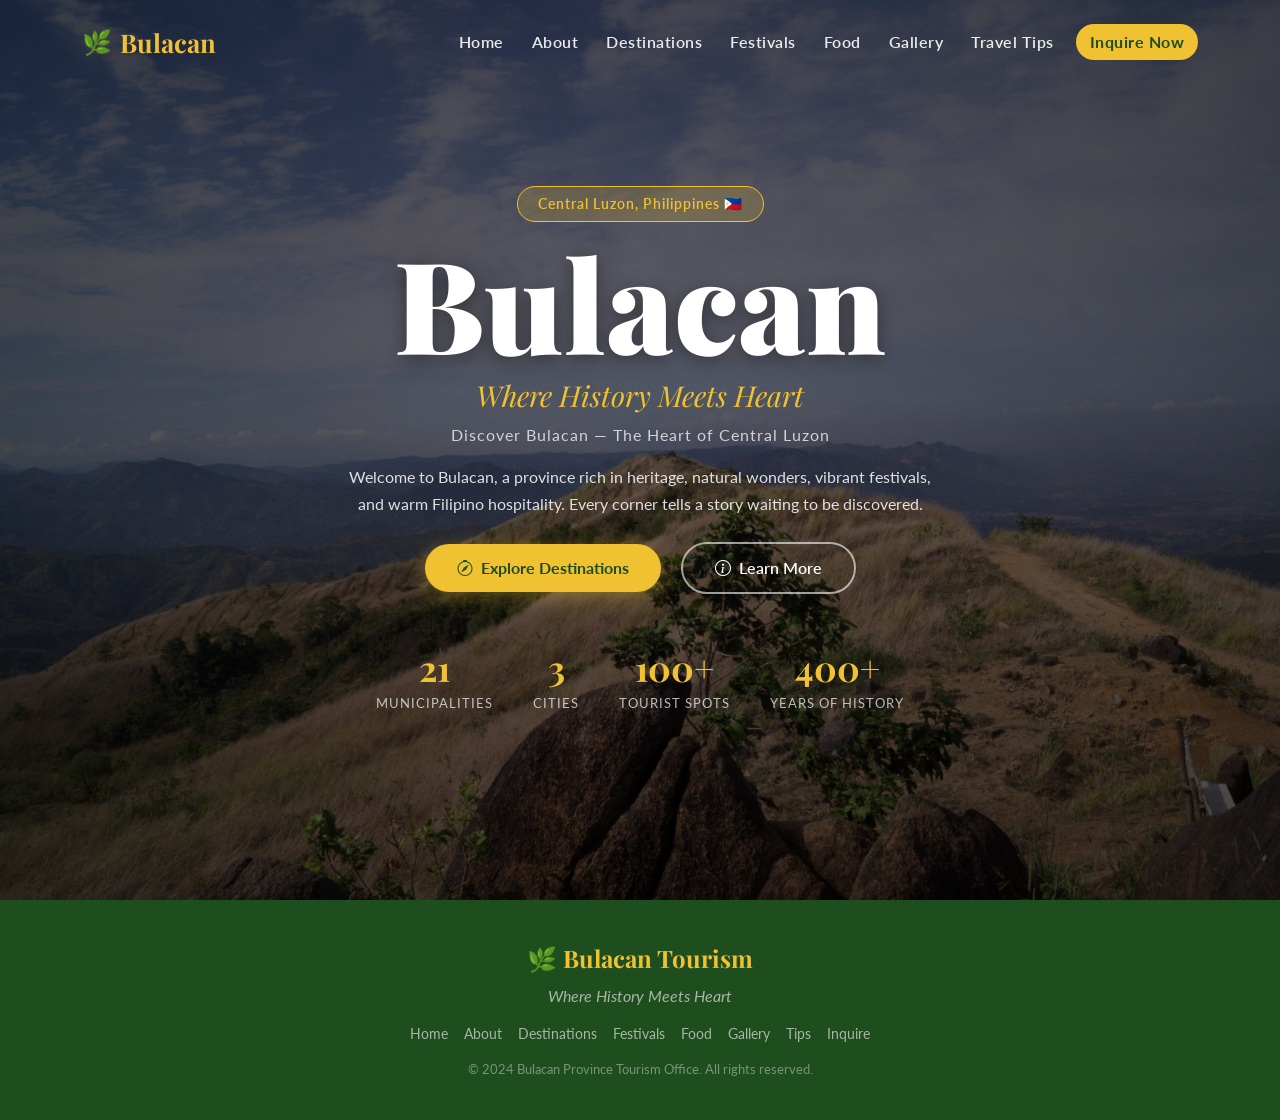
==== index.html @ e1256140 "Add files via upload" ====
<!DOCTYPE html>
<html lang="en">
<head>
  <meta charset="UTF-8" />
  <meta name="viewport" content="width=device-width, initial-scale=1.0"/>
  <title>Bulacan Tourism — Where History Meets Heart</title>
  <link href="https://cdn.jsdelivr.net/npm/bootstrap@5.3.2/dist/css/bootstrap.min.css" rel="stylesheet"/>
  <link href="https://cdn.jsdelivr.net/npm/bootstrap-icons@1.11.3/font/bootstrap-icons.min.css" rel="stylesheet"/>
  <link href="https://fonts.googleapis.com/css2?family=Playfair+Display:wght@400;700;900&family=Lato:wght@300;400;700&display=swap" rel="stylesheet"/>
  <link rel="stylesheet" href="css/style.css"/>
  <style>
    /* Override for local testing - this works with double-click */
    .hero-section {
      background: linear-gradient(rgba(0,0,0,0.4), rgba(0,0,0,0.4)), url('images/bulacan.jpg') center/cover no-repeat !important;
    }
  </style>
</head>
<body>

  <!-- NAVBAR -->
  <nav class="navbar navbar-expand-lg navbar-dark fixed-top" id="mainNav">
    <div class="container">
      <a class="navbar-brand d-flex align-items-center gap-2" href="index.html">
        <span class="brand-icon">🌿</span>
        <span class="brand-text">Bulacan</span>
      </a>
      <button class="navbar-toggler" type="button" data-bs-toggle="collapse" data-bs-target="#navMenu">
        <span class="navbar-toggler-icon"></span>
      </button>
      <div class="collapse navbar-collapse" id="navMenu">
        <ul class="navbar-nav ms-auto">
          <li class="nav-item"><a class="nav-link active" href="index.html">Home</a></li>
          <li class="nav-item"><a class="nav-link" href="about.html">About</a></li>
          <li class="nav-item"><a class="nav-link" href="destinations.html">Destinations</a></li>
          <li class="nav-item"><a class="nav-link" href="festivals.html">Festivals</a></li>
          <li class="nav-item"><a class="nav-link" href="food.html">Food</a></li>
          <li class="nav-item"><a class="nav-link" href="gallery.html">Gallery</a></li>
          <li class="nav-item"><a class="nav-link" href="tips.html">Travel Tips</a></li>
          <li class="nav-item"><a class="nav-link btn-inquiry ms-2" href="inquiry.html">Inquire Now</a></li>
        </ul>
      </div>
    </div>
  </nav>

  <!-- SECTION 1: HOMEPAGE -->
  <section id="home" class="hero-section">
    <div class="hero-overlay"></div>
    <div class="hero-content text-center text-white">
      <div class="hero-badge">Central Luzon, Philippines 🇵🇭</div>
      <h1 class="hero-title">Bulacan</h1>
      <p class="hero-slogan">Where History Meets Heart</p>
      <p class="hero-sub">Discover Bulacan — The Heart of Central Luzon</p>
      <p class="hero-welcome">
        Welcome to Bulacan, a province rich in heritage, natural wonders, vibrant festivals,
        and warm Filipino hospitality. Every corner tells a story waiting to be discovered.
      </p>
      <div class="hero-buttons mt-4">
        <a href="destinations.html" class="btn btn-primary-custom me-3">
          <i class="bi bi-compass me-2"></i>Explore Destinations
        </a>
        <a href="about.html" class="btn btn-outline-custom">
          <i class="bi bi-info-circle me-2"></i>Learn More
        </a>
      </div>
      <div class="hero-stats mt-5">
        <div class="stat-item"><span class="stat-number">21</span><span class="stat-label">Municipalities</span></div>
        <div class="stat-item"><span class="stat-number">3</span><span class="stat-label">Cities</span></div>
        <div class="stat-item"><span class="stat-number">100+</span><span class="stat-label">Tourist Spots</span></div>
        <div class="stat-item"><span class="stat-number">400+</span><span class="stat-label">Years of History</span></div>
      </div>
    </div>
    
  </section>

  <!-- FOOTER -->
  <footer class="footer">
    <div class="container text-center">
      <div class="footer-brand mb-2">🌿 Bulacan Tourism</div>
      <p class="footer-tagline">Where History Meets Heart</p>
      <div class="footer-links mt-3">
        <a href="index.html">Home</a>
        <a href="about.html">About</a>
        <a href="destinations.html">Destinations</a>
        <a href="festivals.html">Festivals</a>
        <a href="food.html">Food</a>
        <a href="gallery.html">Gallery</a>
        <a href="tips.html">Tips</a>
        <a href="inquiry.html">Inquire</a>
      </div>
      <p class="footer-copy mt-3">© 2024 Bulacan Province Tourism Office. All rights reserved.</p>
    </div>
  </footer>

  <script src="https://cdn.jsdelivr.net/npm/bootstrap@5.3.2/dist/js/bootstrap.bundle.min.js"></script>
  <script src="js/script.js"></script>
</body>
</html>
---- css/style.css ----
/* ===== CSS VARIABLES ===== */

:root {
  --primary: #2d6a2d;
  --primary-dark: #1e4d1e;
  --primary-light: #4a9a4a;
  --accent: #f0c130;
  --accent-dark: #d4a800;
  --white: #ffffff;
  --light-bg: #f5f8f2;
  --text-dark: #1a2e1a;
  --text-mid: #4a6741;
  --text-light: #7a9778;
  --card-shadow: 0 8px 30px rgba(45,106,45,0.12);
  --card-shadow-hover: 0 16px 50px rgba(45,106,45,0.22);
  --transition: all 0.3s ease;
  --radius: 16px;
}

/* ===== BASE ===== */
* { margin:0; padding:0; box-sizing:border-box; }
html { scroll-behavior: smooth; }
body { font-family: 'Lato', sans-serif; color: var(--text-dark); overflow-x: hidden; }
h1,h2,h3,h4,h5,h6 { font-family: 'Playfair Display', serif; }

/* ===== NAVBAR ===== */
#mainNav {
  background: transparent;
  transition: var(--transition);
  padding: 18px 0;
}
#mainNav.scrolled {
  background: var(--primary-dark);
  padding: 10px 0;
  box-shadow: 0 4px 20px rgba(0,0,0,0.3);
}
.navbar-brand .brand-text {
  font-family: 'Playfair Display', serif;
  font-size: 1.6rem;
  font-weight: 700;
  color: var(--accent);
}
.brand-icon { font-size: 1.5rem; }
.nav-link {
  color: rgba(255,255,255,0.9) !important;
  font-weight: 600;
  letter-spacing: 0.5px;
  padding: 6px 14px !important;
  transition: var(--transition);
  position: relative;
}
.nav-link::after {
  content: '';
  position: absolute;
  bottom: 0; left: 50%;
  width: 0; height: 2px;
  background: var(--accent);
  transition: var(--transition);
  transform: translateX(-50%);
}
.nav-link:hover::after { width: 80%; }
.nav-link:hover { color: var(--accent) !important; }
.btn-inquiry {
  background: var(--accent) !important;
  color: var(--primary-dark) !important;
  border-radius: 30px !important;
  font-weight: 700 !important;
}
.btn-inquiry:hover { background: var(--accent-dark) !important; }
.btn-inquiry::after { display: none; }

/* ===== HERO SECTION ===== */
.hero-section {
  min-height: 100vh;
  position: relative;
  display: flex;
  align-items: center;
  justify-content: center;
  overflow: hidden;
}

.hero-overlay {
  position: absolute;
  inset: 0;
  background: radial-gradient(ellipse at center, rgba(0,0,0,0.2) 0%, rgba(0,0,0,0.5) 100%);
  z-index: 1;
}

.hero-content {
  position: relative;
  z-index: 2;
  max-width: 800px;
  padding: 0 20px;
  animation: fadeInUp 1s ease;
}
@keyframes fadeInUp {
  from { opacity:0; transform:translateY(40px); }
  to { opacity:1; transform:translateY(0); }
}
.hero-badge {
  display: inline-block;
  background: rgba(240,193,48,0.2);
  border: 1px solid var(--accent);
  color: var(--accent);
  padding: 6px 20px;
  border-radius: 30px;
  font-size: 0.9rem;
  font-weight: 600;
  letter-spacing: 1px;
  margin-bottom: 16px;
}
.hero-title {
  font-size: clamp(4rem, 10vw, 8rem);
  font-weight: 900;
  color: var(--white);
  line-height: 1;
  text-shadow: 0 4px 20px rgba(0,0,0,0.4);
  margin-bottom: 8px;
}
.hero-slogan {
  font-family: 'Playfair Display', serif;
  font-size: clamp(1.2rem, 3vw, 1.8rem);
  color: var(--accent);
  font-style: italic;
  margin-bottom: 6px;
}
.hero-sub {
  font-size: 1rem;
  color: rgba(255,255,255,0.75);
  letter-spacing: 1px;
  margin-bottom: 16px;
}
.hero-welcome {
  font-size: 1rem;
  color: rgba(255,255,255,0.85);
  max-width: 600px;
  margin: 0 auto 8px;
  line-height: 1.7;
}
.btn-primary-custom {
  background: var(--accent);
  color: var(--primary-dark);
  border: none;
  border-radius: 50px;
  padding: 12px 32px;
  font-weight: 700;
  font-size: 1rem;
  transition: var(--transition);
  box-shadow: 0 4px 20px rgba(240,193,48,0.4);
}
.btn-primary-custom:hover {
  background: var(--accent-dark);
  color: var(--primary-dark);
  transform: translateY(-2px);
  box-shadow: 0 8px 28px rgba(240,193,48,0.5);
}
.btn-outline-custom {
  background: transparent;
  color: var(--white);
  border: 2px solid rgba(255,255,255,0.6);
  border-radius: 50px;
  padding: 12px 32px;
  font-weight: 600;
  font-size: 1rem;
  transition: var(--transition);
}
.btn-outline-custom:hover {
  background: rgba(255,255,255,0.15);
  color: var(--white);
  border-color: var(--white);
}
.hero-stats {
  display: flex;
  justify-content: center;
  gap: 40px;
  flex-wrap: wrap;
}
.stat-item { text-align: center; }
.stat-number {
  display: block;
  font-family: 'Playfair Display', serif;
  font-size: 2.2rem;
  font-weight: 700;
  color: var(--accent);
}
.stat-label {
  display: block;
  font-size: 0.8rem;
  color: rgba(255,255,255,0.7);
  letter-spacing: 1px;
  text-transform: uppercase;
}

/* ===== SECTIONS ===== */
.section-padding { padding: 90px 0; }
.bg-light-custom { background: var(--light-bg); }
.section-header { margin-bottom: 50px; }
.section-tag {
  display: inline-block;
  background: rgba(45,106,45,0.1);
  color: var(--primary);
  padding: 4px 16px;
  border-radius: 20px;
  font-size: 0.8rem;
  font-weight: 700;
  letter-spacing: 2px;
  text-transform: uppercase;
  margin-bottom: 12px;
  border: 1px solid rgba(45,106,45,0.2);
}
.section-title {
  font-size: clamp(2rem, 4vw, 2.8rem);
  font-weight: 700;
  color: var(--text-dark);
  margin-bottom: 12px;
}
.section-subtitle {
  font-size: 1.05rem;
  color: var(--text-mid);
  max-width: 550px;
  margin: 0 auto;
}

/* ===== ABOUT SECTION ===== */
.about-image-wrap { position: relative; border-radius: var(--radius); overflow: hidden; }
.about-main-img { width: 100%; height: 400px; object-fit: cover; border-radius: var(--radius); }
.about-img-badge {
  position: absolute;
  bottom: 20px; left: 20px;
  background: var(--accent);
  color: var(--primary-dark);
  padding: 8px 18px;
  border-radius: 30px;
  font-weight: 700;
  font-size: 0.85rem;
}
.about-info-grid { display: flex; flex-direction: column; gap: 16px; }
.about-card {
  display: flex;
  gap: 16px;
  align-items: flex-start;
  background: var(--white);
  padding: 20px;
  border-radius: var(--radius);
  box-shadow: var(--card-shadow);
  transition: var(--transition);
}
.about-card:hover { transform: translateY(-3px); box-shadow: var(--card-shadow-hover); }
.about-card-icon {
  width: 44px; height: 44px;
  background: var(--primary);
  border-radius: 12px;
  display: flex; align-items: center; justify-content: center;
  color: var(--accent);
  font-size: 1.2rem;
  flex-shrink: 0;
}
.about-card h5 { font-size: 1rem; font-weight: 700; color: var(--primary); margin-bottom: 4px; }
.about-card p { font-size: 0.88rem; color: var(--text-mid); margin: 0; line-height: 1.6; }
.why-visit-section { background: var(--primary); border-radius: var(--radius); padding: 50px 40px; }
.why-visit-section h3 { color: var(--white); }
.why-card {
  background: rgba(255,255,255,0.08);
  border: 1px solid rgba(255,255,255,0.15);
  border-radius: var(--radius);
  padding: 30px 24px;
  text-align: center;
  color: var(--white);
  transition: var(--transition);
}
.why-card:hover { background: rgba(255,255,255,0.15); transform: translateY(-4px); }
.why-card i { font-size: 2.5rem; color: var(--accent); display: block; margin-bottom: 14px; }
.why-card h6 { font-family: 'Playfair Display', serif; font-size: 1.1rem; margin-bottom: 10px; }
.why-card p { font-size: 0.9rem; color: rgba(255,255,255,0.8); margin: 0; }

/* ===== SEARCH & FILTER ===== */
.search-filter-wrap { background: var(--white); padding: 24px; border-radius: var(--radius); box-shadow: var(--card-shadow); }
.search-box { position: relative; }
.search-icon { position: absolute; left: 16px; top: 50%; transform: translateY(-50%); color: var(--text-light); font-size: 1rem; }
.search-input { padding-left: 44px !important; border-radius: 50px !important; border: 2px solid #e0ead0 !important; font-size: 1rem; transition: var(--transition); }
.search-input:focus { border-color: var(--primary) !important; box-shadow: 0 0 0 3px rgba(45,106,45,0.1) !important; }
.filter-buttons { display: flex; flex-wrap: wrap; gap: 8px; }
.filter-btn {
  padding: 7px 18px;
  border-radius: 30px;
  border: 2px solid #d0e0c0;
  background: transparent;
  color: var(--text-mid);
  font-weight: 600;
  font-size: 0.85rem;
  cursor: pointer;
  transition: var(--transition);
}
.filter-btn:hover, .filter-btn.active {
  background: var(--primary);
  border-color: var(--primary);
  color: var(--white);
}

/* ===== DESTINATION CARDS ===== */
.dest-card {
  background: var(--white);
  border-radius: var(--radius);
  overflow: hidden;
  box-shadow: var(--card-shadow);
  transition: var(--transition);
  height: 100%;
  display: flex;
  flex-direction: column;
}
.dest-card:hover { transform: translateY(-6px); box-shadow: var(--card-shadow-hover); }
.dest-card-img-wrap { position: relative; overflow: hidden; height: 220px; }
.dest-card-img { width: 100%; height: 100%; object-fit: cover; transition: transform 0.4s ease; }
.dest-card:hover .dest-card-img { transform: scale(1.08); }
.dest-card-category {
  position: absolute;
  top: 14px; left: 14px;
  background: var(--accent);
  color: var(--primary-dark);
  padding: 4px 12px;
  border-radius: 20px;
  font-size: 0.75rem;
  font-weight: 700;
}
.dest-card-body { padding: 20px; flex: 1; display: flex; flex-direction: column; }
.dest-card-title { font-size: 1.2rem; font-weight: 700; color: var(--text-dark); margin-bottom: 4px; }
.dest-card-city { color: var(--text-light); font-size: 0.85rem; margin-bottom: 10px; }
.dest-card-city i { margin-right: 4px; }
.dest-card-desc { font-size: 0.9rem; color: var(--text-mid); line-height: 1.6; flex: 1; margin-bottom: 14px; }
.dest-card-meta { display: flex; gap: 16px; font-size: 0.82rem; color: var(--text-mid); margin-bottom: 16px; flex-wrap: wrap; }
.dest-card-meta span i { margin-right: 4px; color: var(--primary); }
.btn-details {
  background: var(--primary);
  color: var(--white);
  border: none;
  border-radius: 30px;
  padding: 9px 22px;
  font-weight: 600;
  font-size: 0.9rem;
  cursor: pointer;
  transition: var(--transition);
  width: 100%;
}
.btn-details:hover { background: var(--primary-dark); transform: translateY(-1px); }

/* ===== MODAL ===== */
.custom-modal { background: var(--white); border-radius: var(--radius); overflow: hidden; }
.custom-modal .modal-header { background: var(--primary); padding: 12px 20px; }
.modal-dest-img { width: 100%; height: 300px; object-fit: cover; }
.modal-info { padding: 28px; }
.modal-dest-title { font-size: 1.8rem; font-weight: 700; color: var(--primary); margin-bottom: 6px; }
.modal-dest-location { color: var(--text-light); font-size: 0.95rem; margin-bottom: 20px; }
.modal-info-grid { display: grid; grid-template-columns: 1fr 1fr; gap: 14px; margin-bottom: 20px; }
.modal-info-item { background: var(--light-bg); border-radius: 10px; padding: 14px; }
.modal-info-item label { display: block; font-size: 0.75rem; color: var(--text-light); font-weight: 700; letter-spacing: 1px; text-transform: uppercase; margin-bottom: 4px; }
.modal-info-item span { font-size: 0.95rem; color: var(--text-dark); font-weight: 600; }
.modal-activities { margin-bottom: 20px; }
.modal-activities h6 { color: var(--primary); font-weight: 700; margin-bottom: 10px; }
.activity-tag {
  display: inline-block;
  background: rgba(45,106,45,0.1);
  color: var(--primary);
  padding: 4px 12px;
  border-radius: 20px;
  font-size: 0.82rem;
  font-weight: 600;
  margin: 3px;
  border: 1px solid rgba(45,106,45,0.2);
}
.modal-tip { background: rgba(240,193,48,0.12); border-left: 4px solid var(--accent); padding: 14px 18px; border-radius: 0 10px 10px 0; font-size: 0.9rem; color: var(--text-mid); }
.modal-tip i { color: var(--accent); margin-right: 6px; }

/* ===== FESTIVAL CARDS ===== */
.festival-card {
  background: var(--white);
  border-radius: var(--radius);
  overflow: hidden;
  box-shadow: var(--card-shadow);
  transition: var(--transition);
  height: 100%;
}
.festival-card:hover { transform: translateY(-6px); box-shadow: var(--card-shadow-hover); }
.festival-card-img { width: 100%; height: 240px; object-fit: cover; transition: transform 0.4s; }
.festival-card:hover .festival-card-img { transform: scale(1.05); }
.festival-card-img-wrap { overflow: hidden; position: relative; }
.festival-month-badge {
  position: absolute;
  top: 14px; right: 14px;
  background: var(--primary);
  color: var(--white);
  padding: 6px 14px;
  border-radius: 20px;
  font-size: 0.78rem;
  font-weight: 700;
}
.festival-card-body { padding: 22px; }
.festival-card-title { font-size: 1.25rem; font-weight: 700; color: var(--text-dark); margin-bottom: 6px; }
.festival-card-location { color: var(--text-light); font-size: 0.85rem; margin-bottom: 12px; }
.festival-card-desc { font-size: 0.9rem; color: var(--text-mid); line-height: 1.65; }

/* ===== FOOD CARDS ===== */
.food-card {
  background: var(--white);
  border-radius: var(--radius);
  overflow: hidden;
  box-shadow: var(--card-shadow);
  transition: var(--transition);
  height: 100%;
  display: flex;
  flex-direction: column;
}
.food-card:hover { transform: translateY(-6px); box-shadow: var(--card-shadow-hover); }
.food-card-img-wrap { overflow: hidden; height: 220px; }
.food-card-img { width: 100%; height: 100%; object-fit: cover; transition: transform 0.4s; }
.food-card:hover .food-card-img { transform: scale(1.08); }
.food-card-body { padding: 22px; flex: 1; display: flex; flex-direction: column; }
.food-card-title { font-size: 1.2rem; font-weight: 700; color: var(--text-dark); margin-bottom: 10px; }
.food-card-desc { font-size: 0.9rem; color: var(--text-mid); line-height: 1.65; flex: 1; margin-bottom: 14px; }
.food-card-where {
  display: flex;
  align-items: center;
  gap: 8px;
  font-size: 0.85rem;
  color: var(--primary);
  font-weight: 600;
  background: rgba(45,106,45,0.08);
  padding: 10px 14px;
  border-radius: 10px;
}
.food-card-where i { color: var(--accent); }

/* ===== GALLERY ===== */
.gallery-grid {
  display: grid;
  grid-template-columns: repeat(auto-fill, minmax(200px, 1fr));
  gap: 10px;
}
.gallery-item {
  position: relative;
  overflow: hidden;
  border-radius: 10px;
  aspect-ratio: 1;
  cursor: pointer;
}
.gallery-item img { width: 100%; height: 100%; object-fit: cover; transition: transform 0.4s; }
.gallery-item:hover img { transform: scale(1.1); }
.gallery-overlay {
  position: absolute;
  inset: 0;
  background: rgba(45,106,45,0.6);
  display: flex;
  align-items: center;
  justify-content: center;
  opacity: 0;
  transition: var(--transition);
}
.gallery-item:hover .gallery-overlay { opacity: 1; }
.gallery-overlay i { color: var(--white); font-size: 2rem; }

/* ===== LIGHTBOX ===== */
.lightbox-overlay {
  position: fixed;
  inset: 0;
  background: rgba(0,0,0,0.95);
  z-index: 9999;
  display: flex;
  align-items: center;
  justify-content: center;
}
.lightbox-content { text-align: center; max-width: 85vw; max-height: 85vh; }
.lightbox-content img { max-width: 100%; max-height: 75vh; border-radius: 10px; object-fit: contain; }
.lightbox-caption { color: rgba(255,255,255,0.85); margin-top: 12px; font-size: 0.95rem; }
.lightbox-counter { color: rgba(255,255,255,0.5); font-size: 0.8rem; margin-top: 4px; }
.lightbox-close {
  position: absolute;
  top: 20px; right: 20px;
  background: rgba(255,255,255,0.1);
  border: 1px solid rgba(255,255,255,0.2);
  color: var(--white);
  border-radius: 50%;
  width: 44px; height: 44px;
  display: flex; align-items: center; justify-content: center;
  cursor: pointer;
  font-size: 1.1rem;
  transition: var(--transition);
}
.lightbox-close:hover { background: rgba(255,255,255,0.2); }
.lightbox-nav {
  position: absolute;
  top: 50%;
  transform: translateY(-50%);
  background: rgba(255,255,255,0.1);
  border: 1px solid rgba(255,255,255,0.2);
  color: var(--white);
  border-radius: 50%;
  width: 50px; height: 50px;
  display: flex; align-items: center; justify-content: center;
  cursor: pointer;
  font-size: 1.2rem;
  transition: var(--transition);
}
.lightbox-nav:hover { background: rgba(255,255,255,0.25); }
.lightbox-prev { left: 20px; }
.lightbox-next { right: 20px; }

/* ===== TRAVEL TIPS ===== */
.tip-card {
  background: var(--white);
  border-radius: var(--radius);
  padding: 28px;
  box-shadow: var(--card-shadow);
  transition: var(--transition);
  display: flex;
  gap: 20px;
  align-items: flex-start;
  height: 100%;
}
.tip-card:hover { transform: translateY(-4px); box-shadow: var(--card-shadow-hover); }
.tip-icon {
  width: 54px; height: 54px;
  background: var(--primary);
  border-radius: 14px;
  display: flex; align-items: center; justify-content: center;
  color: var(--accent);
  font-size: 1.5rem;
  flex-shrink: 0;
}
.tip-card h5 { font-size: 1.05rem; font-weight: 700; color: var(--primary); margin-bottom: 8px; }
.tip-card p { font-size: 0.9rem; color: var(--text-mid); line-height: 1.7; margin: 0; }

/* ===== INQUIRY FORM ===== */
.inquiry-section {
  background: linear-gradient(135deg, var(--primary-dark) 0%, var(--primary) 100%);
  position: relative;
  overflow: hidden;
}
.inquiry-section::before {
  content: '';
  position: absolute;
  top: -50%; right: -20%;
  width: 500px; height: 500px;
  background: radial-gradient(circle, rgba(240,193,48,0.1) 0%, transparent 70%);
  border-radius: 50%;
}
.inquiry-form-card {
  background: var(--white);
  border-radius: var(--radius);
  padding: 40px;
  box-shadow: 0 20px 60px rgba(0,0,0,0.3);
}
.custom-input {
  border: 2px solid #e0ead0 !important;
  border-radius: 10px !important;
  padding: 12px 16px !important;
  font-size: 0.95rem !important;
  transition: var(--transition) !important;
}
.custom-input:focus {
  border-color: var(--primary) !important;
  box-shadow: 0 0 0 3px rgba(45,106,45,0.1) !important;
}
.custom-input.is-invalid { border-color: #dc3545 !important; }
.custom-input.is-valid { border-color: #198754 !important; }
.invalid-msg { color: #dc3545; font-size: 0.82rem; margin-top: 4px; display: none; }
.invalid-msg.show { display: block; }
.form-label { font-weight: 600; color: var(--text-dark); font-size: 0.9rem; margin-bottom: 6px; }
.form-success {
  text-align: center;
  padding: 40px 20px;
}
.form-success i { font-size: 4rem; color: var(--primary); display: block; margin-bottom: 16px; }
.form-success h4 { color: var(--primary); font-weight: 700; margin-bottom: 10px; }
.form-success p { color: var(--text-mid); }

/* ===== INQUIRY SECTION TAG ===== */
.inquiry-section .section-tag {
  background: rgba(240,193,48,0.2);
  color: var(--accent);
  border-color: rgba(240,193,48,0.4);
}

/* ===== FOOTER ===== */
.footer {
  background: var(--primary-dark);
  color: rgba(255,255,255,0.8);
  padding: 40px 0 24px;
}
.footer-brand { font-family: 'Playfair Display', serif; font-size: 1.5rem; color: var(--accent); font-weight: 700; }
.footer-tagline { color: rgba(255,255,255,0.6); font-style: italic; margin: 0; }
.footer-links { display: flex; flex-wrap: wrap; justify-content: center; gap: 16px; }
.footer-links a { color: rgba(255,255,255,0.6); text-decoration: none; font-size: 0.85rem; transition: var(--transition); }
.footer-links a:hover { color: var(--accent); }
.footer-copy { color: rgba(255,255,255,0.4); font-size: 0.8rem; }

/* ===== RESPONSIVE ===== */
@media (max-width: 768px) {
  .hero-stats { gap: 20px; }
  .modal-info-grid { grid-template-columns: 1fr; }
  .about-main-img { height: 260px; }
  .gallery-grid { grid-template-columns: repeat(auto-fill, minmax(140px, 1fr)); }
  .why-visit-section { padding: 34px 20px; }
  .inquiry-form-card { padding: 24px 18px; }
  .tip-card { flex-direction: column; }
  .lightbox-nav { width: 38px; height: 38px; font-size: 1rem; }
  .lightbox-prev { left: 8px; }
  .lightbox-next { right: 8px; }
}

/* =============================================
   PAGE HERO — inner page banner
   ============================================= */
.page-hero {
  position: relative;
  height: 320px;
  background: linear-gradient(135deg, #1a472a 0%, #2d6a4f 50%, #40916c 100%);
  display: flex;
  align-items: center;
  justify-content: center;
  overflow: hidden;
}
.page-hero-overlay {
  position: absolute;
  inset: 0;
  background: rgba(0, 0, 0, 0.35);
}
.page-hero-content {
  position: relative;
  z-index: 2;
  padding-top: 70px;
}
.page-hero-title {
  font-family: 'Playfair Display', serif;
  font-size: clamp(2rem, 5vw, 3.5rem);
  font-weight: 900;
  margin: 0.25rem 0;
}
.page-hero-sub {
  font-size: 1.1rem;
  opacity: 0.85;
  margin-top: 0.5rem;
}
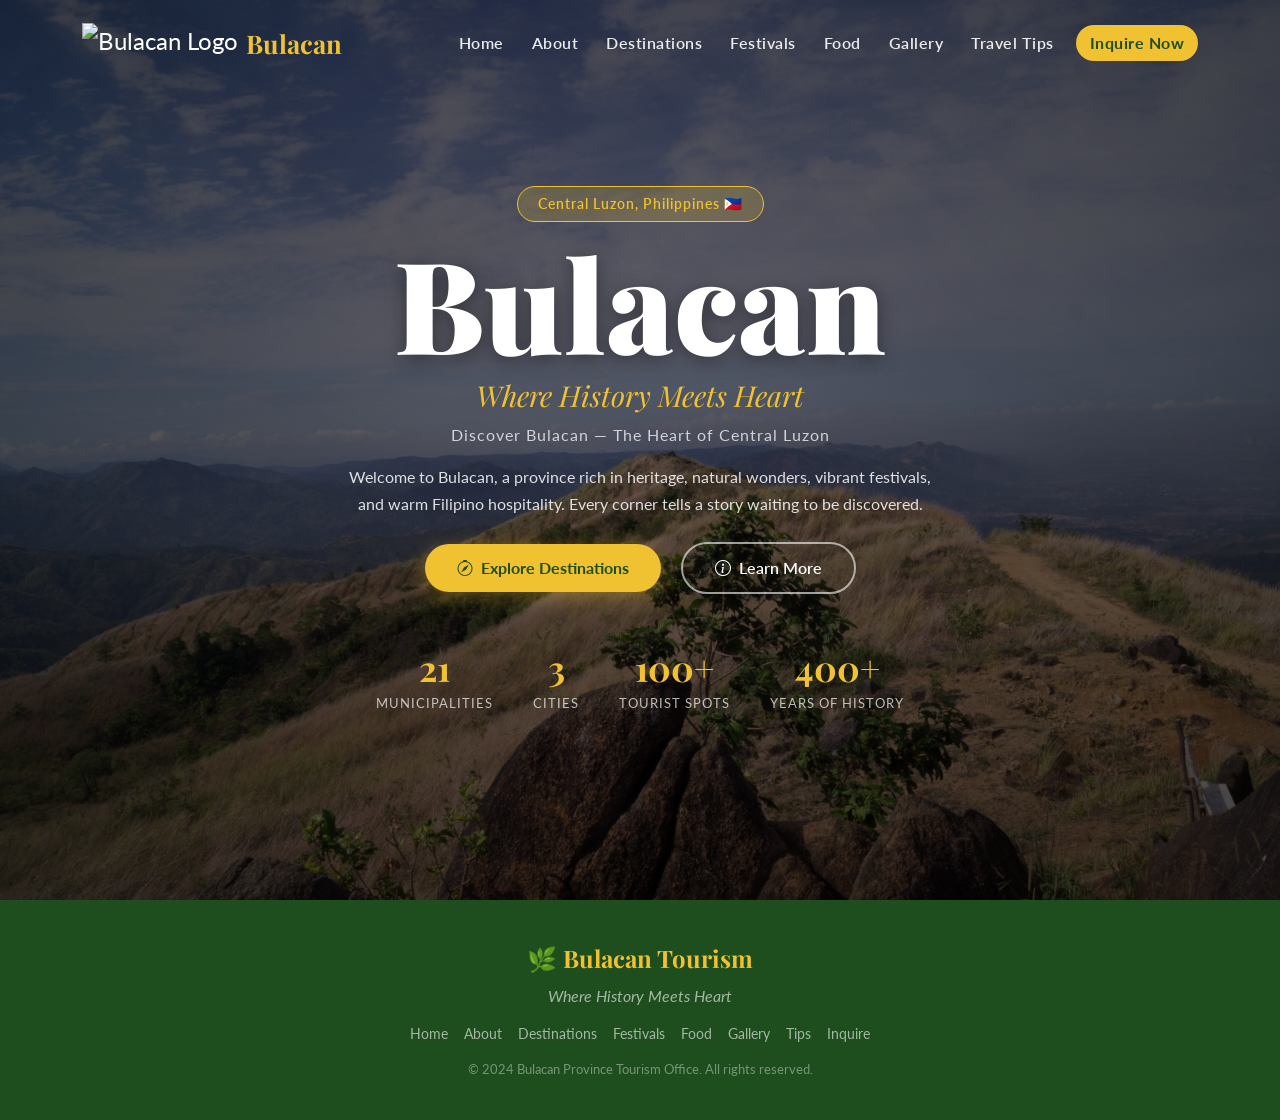
==== commit d99cc04a: "Update index.html" ====
--- a/index.html
+++ b/index.html
@@ -21,8 +21,8 @@
   <nav class="navbar navbar-expand-lg navbar-dark fixed-top" id="mainNav">
     <div class="container">
       <a class="navbar-brand d-flex align-items-center gap-2" href="index.html">
-        <span class="brand-icon">🌿</span>
-        <span class="brand-text">Bulacan</span>
+        <img src="images/logo.png" alt="Bulacan Logo" class="brand-icon" style="height: 40px; width: auto;">
+<span class="brand-text">Bulacan</span>
       </a>
       <button class="navbar-toggler" type="button" data-bs-toggle="collapse" data-bs-target="#navMenu">
         <span class="navbar-toggler-icon"></span>
@@ -94,4 +94,4 @@
   <script src="https://cdn.jsdelivr.net/npm/bootstrap@5.3.2/dist/js/bootstrap.bundle.min.js"></script>
   <script src="js/script.js"></script>
 </body>
-</html>+</html>
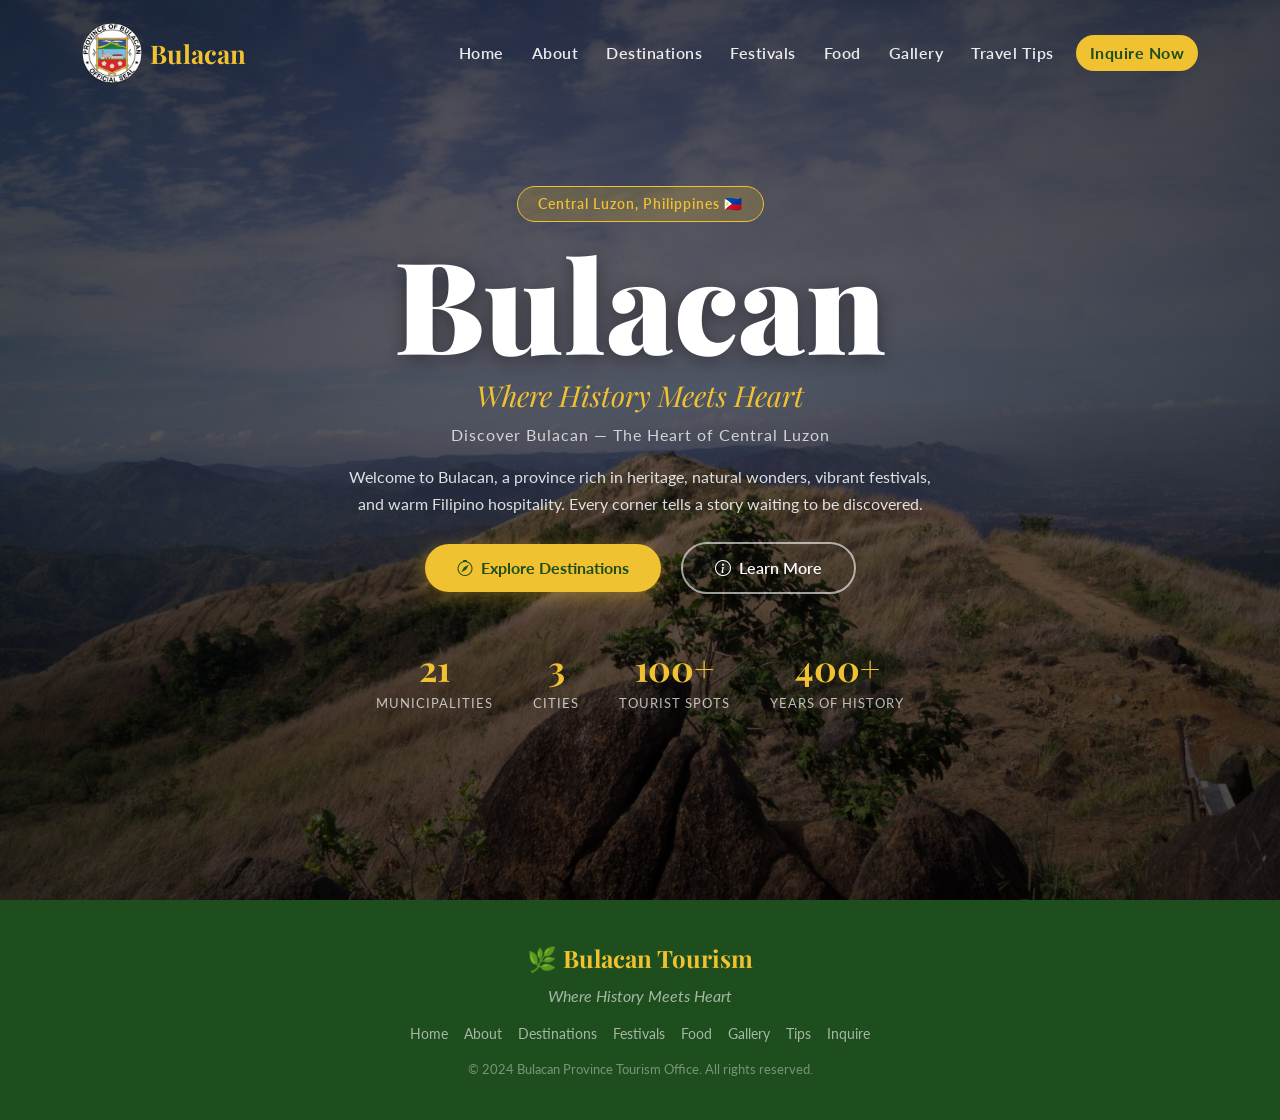
==== commit 2b5f1185: "Update index.html" ====
--- a/index.html
+++ b/index.html
@@ -21,7 +21,7 @@
   <nav class="navbar navbar-expand-lg navbar-dark fixed-top" id="mainNav">
     <div class="container">
       <a class="navbar-brand d-flex align-items-center gap-2" href="index.html">
-        <img src="images/logo.png" alt="Bulacan Logo" class="brand-icon" style="height: 40px; width: auto;">
+        <img src="images/logo.png" alt="Bulacan Logo" class="brand-icon">
 <span class="brand-text">Bulacan</span>
       </a>
       <button class="navbar-toggler" type="button" data-bs-toggle="collapse" data-bs-target="#navMenu">
--- a/css/style.css
+++ b/css/style.css
@@ -40,7 +40,12 @@
   font-weight: 700;
   color: var(--accent);
 }
-.brand-icon { font-size: 1.5rem; }
+.brand-icon {
+  height: 60px;
+  width: auto;
+  display: inline-block;
+  vertical-align: middle;
+}
 .nav-link {
   color: rgba(255,255,255,0.9) !important;
   font-weight: 600;
@@ -638,4 +643,4 @@
   font-size: 1.1rem;
   opacity: 0.85;
   margin-top: 0.5rem;
-}+}
